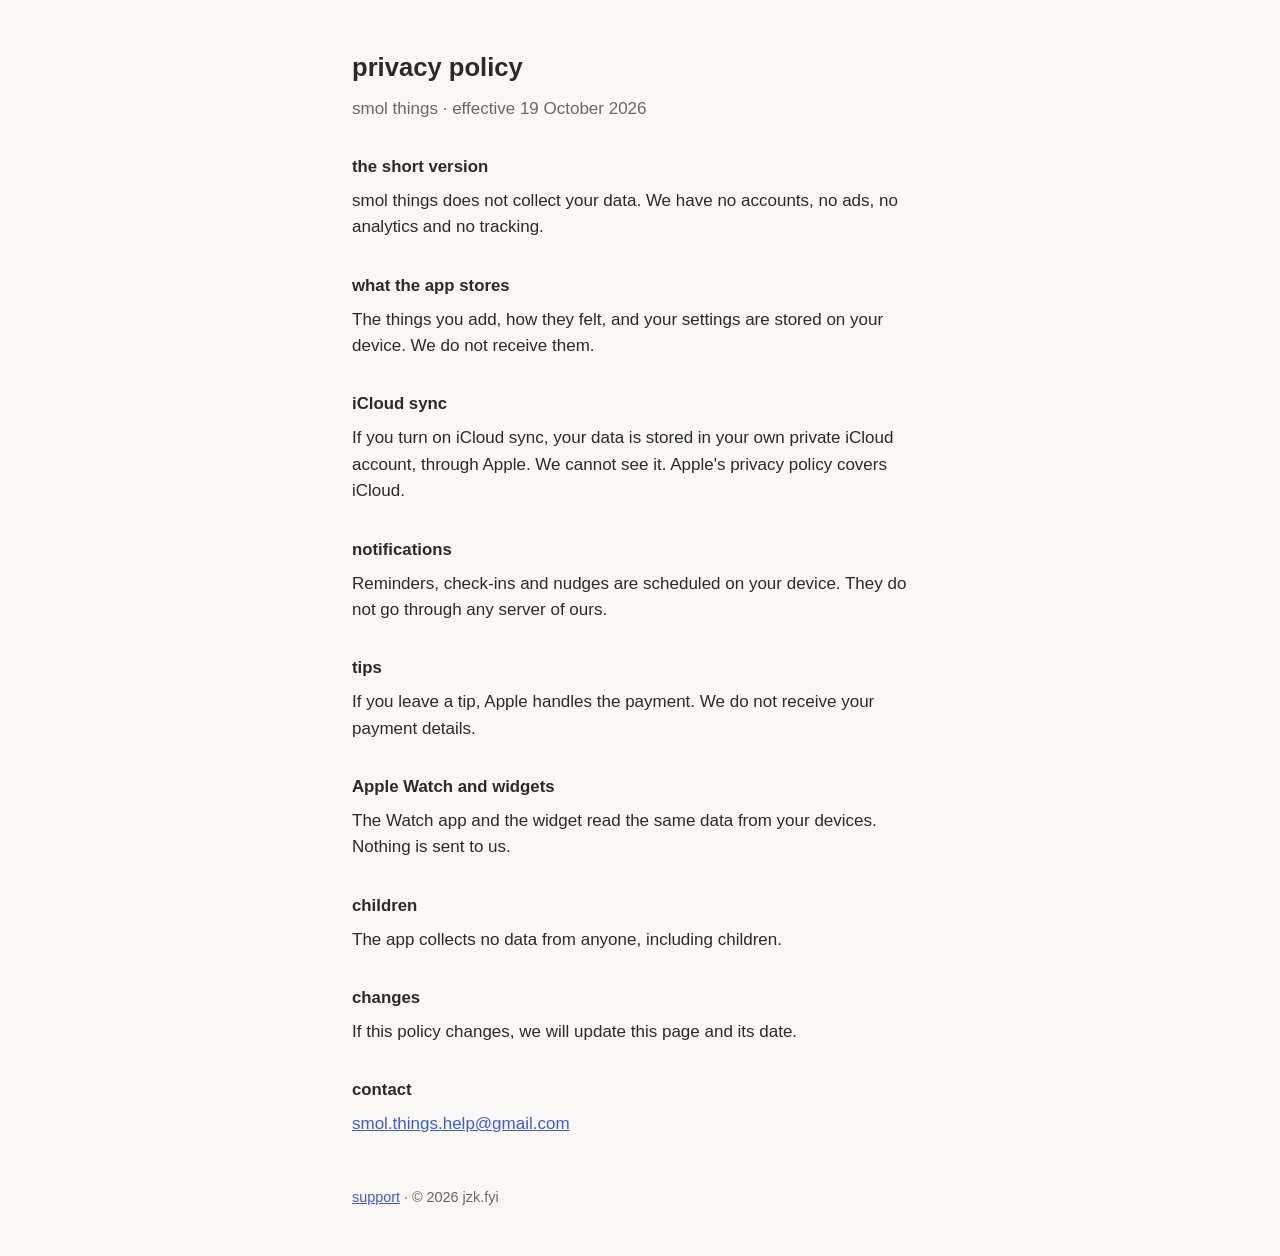
==== privacy.html @ 731fadcd "Support and privacy pages for smol things Co-Authored-By: Claude Opus 5.5 <noreply@anthropic.com>" ====
<!doctype html>
<html lang="en">
<head>
<meta charset="utf-8">
<meta name="viewport" content="width=device-width, initial-scale=1">
<title>smol things — privacy policy</title>
<link rel="stylesheet" href="style.css">
</head>
<body>
<main>
<h1>privacy policy</h1>
<p class="soft">smol things · effective 19 October 2026</p>

<h2>the short version</h2>
<p>smol things does not collect your data. We have no accounts, no ads, no analytics and no tracking.</p>

<h2>what the app stores</h2>
<p>The things you add, how they felt, and your settings are stored on your device. We do not receive them.</p>

<h2>iCloud sync</h2>
<p>If you turn on iCloud sync, your data is stored in your own private iCloud account, through Apple. We cannot see it. Apple's privacy policy covers iCloud.</p>

<h2>notifications</h2>
<p>Reminders, check-ins and nudges are scheduled on your device. They do not go through any server of ours.</p>

<h2>tips</h2>
<p>If you leave a tip, Apple handles the payment. We do not receive your payment details.</p>

<h2>Apple Watch and widgets</h2>
<p>The Watch app and the widget read the same data from your devices. Nothing is sent to us.</p>

<h2>children</h2>
<p>The app collects no data from anyone, including children.</p>

<h2>changes</h2>
<p>If this policy changes, we will update this page and its date.</p>

<h2>contact</h2>
<p><a href="mailto:smol.things.help@gmail.com">smol.things.help@gmail.com</a></p>

<footer><a href="index.html">support</a> · © 2026 jzk.fyi</footer>
</main>
</body>
</html>
---- style.css ----
:root { --bg: #faf8f4; --ink: #2b2a28; --soft: #6b6862; --link: #3b5bdb; }
@media (prefers-color-scheme: dark) { :root { --bg: #1c1b1a; --ink: #ecebe8; --soft: #a8a59f; --link: #91a7ff; } }
body { background: var(--bg); color: var(--ink); font: 17px/1.55 -apple-system, BlinkMacSystemFont, "Helvetica Neue", sans-serif; margin: 0; padding: 48px 16px; }
main { max-width: 36rem; margin: 0 auto; }
h1 { font-size: 1.6rem; margin: 0 0 .25rem; }
h2 { font-size: 1.05rem; margin: 2rem 0 .5rem; }
p, li { margin: .5rem 0; }
.soft { color: var(--soft); }
a { color: var(--link); }
footer { margin-top: 3rem; font-size: .9rem; color: var(--soft); }
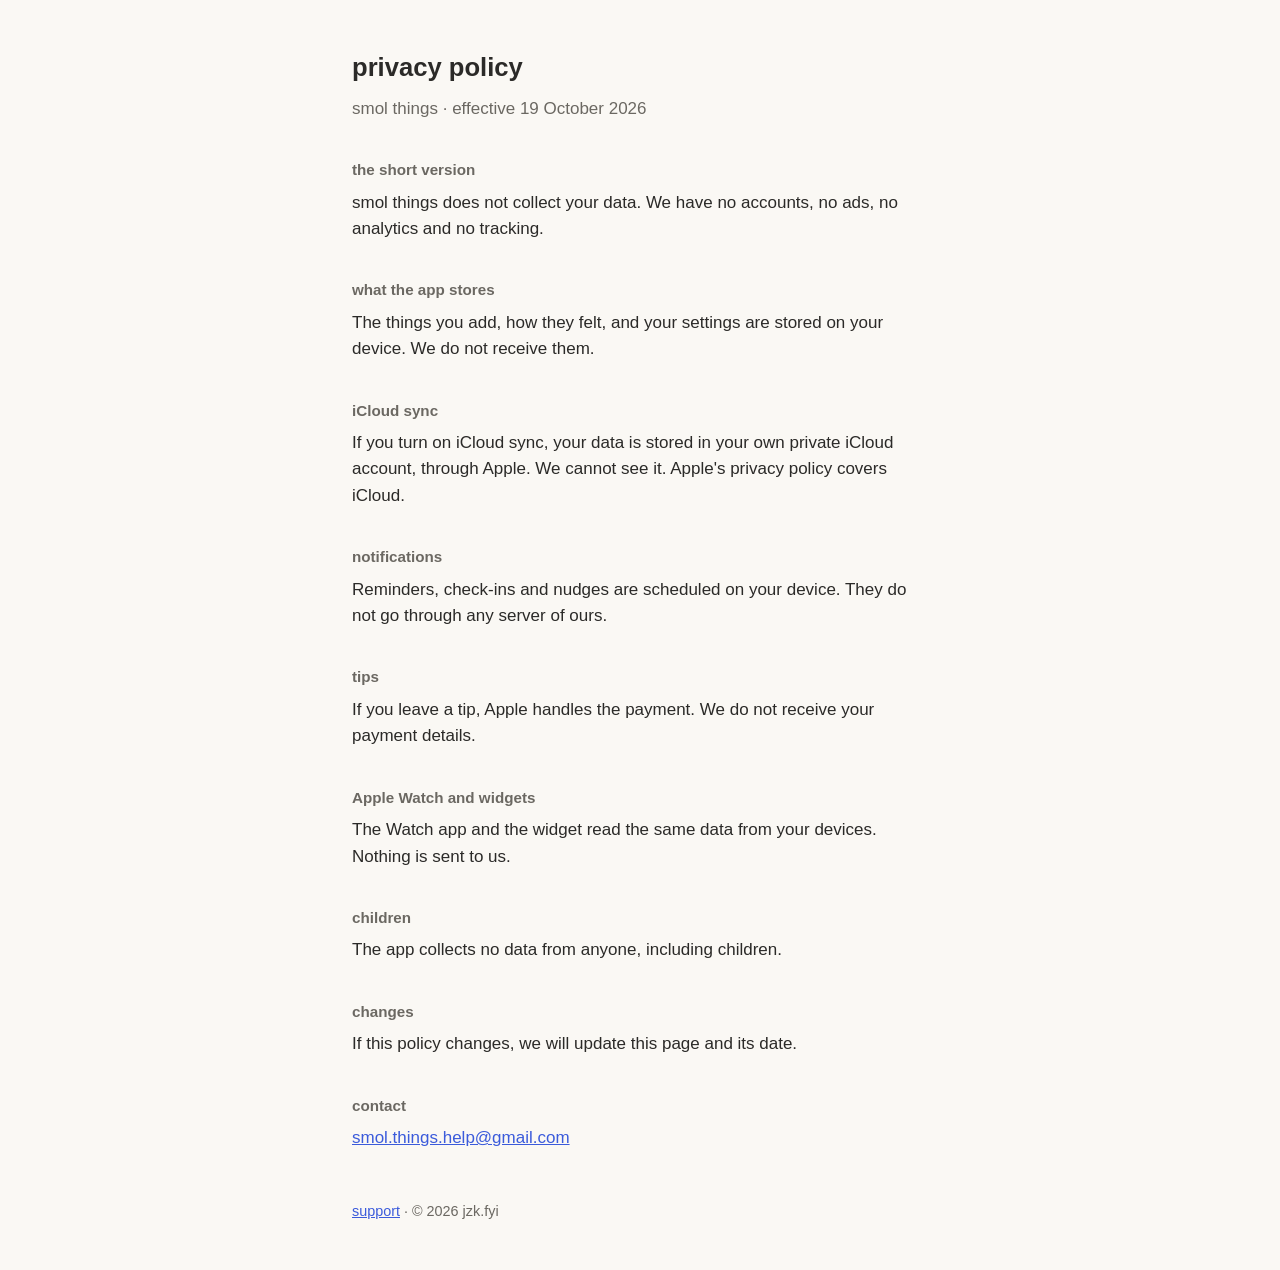
==== commit f83dfcaf: "Clearer heading levels; version the stylesheet link Co-Authored-By: Claude Opus 5.5 <noreply@anthrop" ====
--- a/privacy.html
+++ b/privacy.html
@@ -4,7 +4,7 @@
 <meta charset="utf-8">
 <meta name="viewport" content="width=device-width, initial-scale=1">
 <title>smol things — privacy policy</title>
-<link rel="stylesheet" href="style.css">
+<link rel="stylesheet" href="style.css?v=2">
 </head>
 <body>
 <main>
--- a/style.css
+++ b/style.css
@@ -3,7 +3,8 @@
 body { background: var(--bg); color: var(--ink); font: 17px/1.55 -apple-system, BlinkMacSystemFont, "Helvetica Neue", sans-serif; margin: 0; padding: 48px 16px; }
 main { max-width: 36rem; margin: 0 auto; }
 h1 { font-size: 1.6rem; margin: 0 0 .25rem; }
-h2 { font-size: 1.05rem; margin: 2rem 0 .5rem; }
+h2 { font-size: .95rem; font-weight: 600; color: var(--soft); margin: 2.25rem 0 .5rem; }
+h3 { font-size: 1.05rem; font-weight: 600; margin: 1.25rem 0 .2rem; }
 p, li { margin: .5rem 0; }
 .soft { color: var(--soft); }
 a { color: var(--link); }
